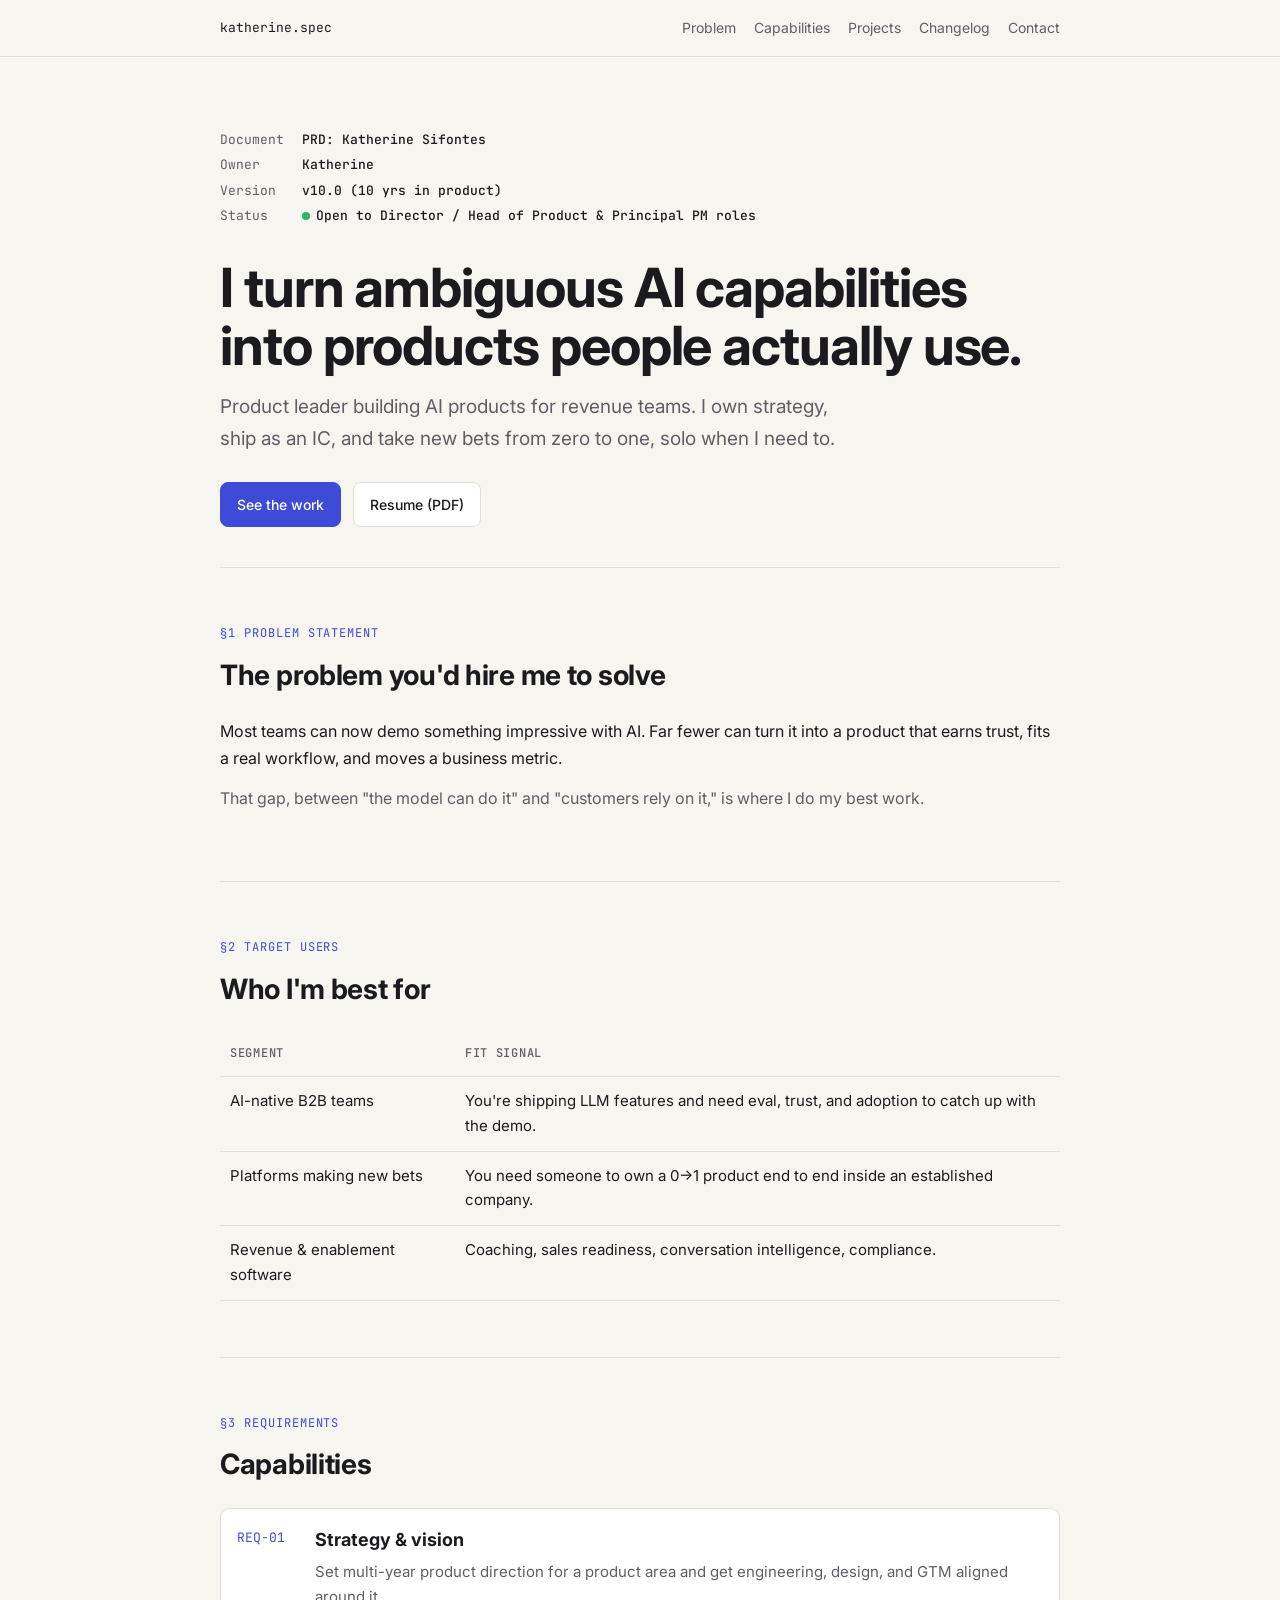
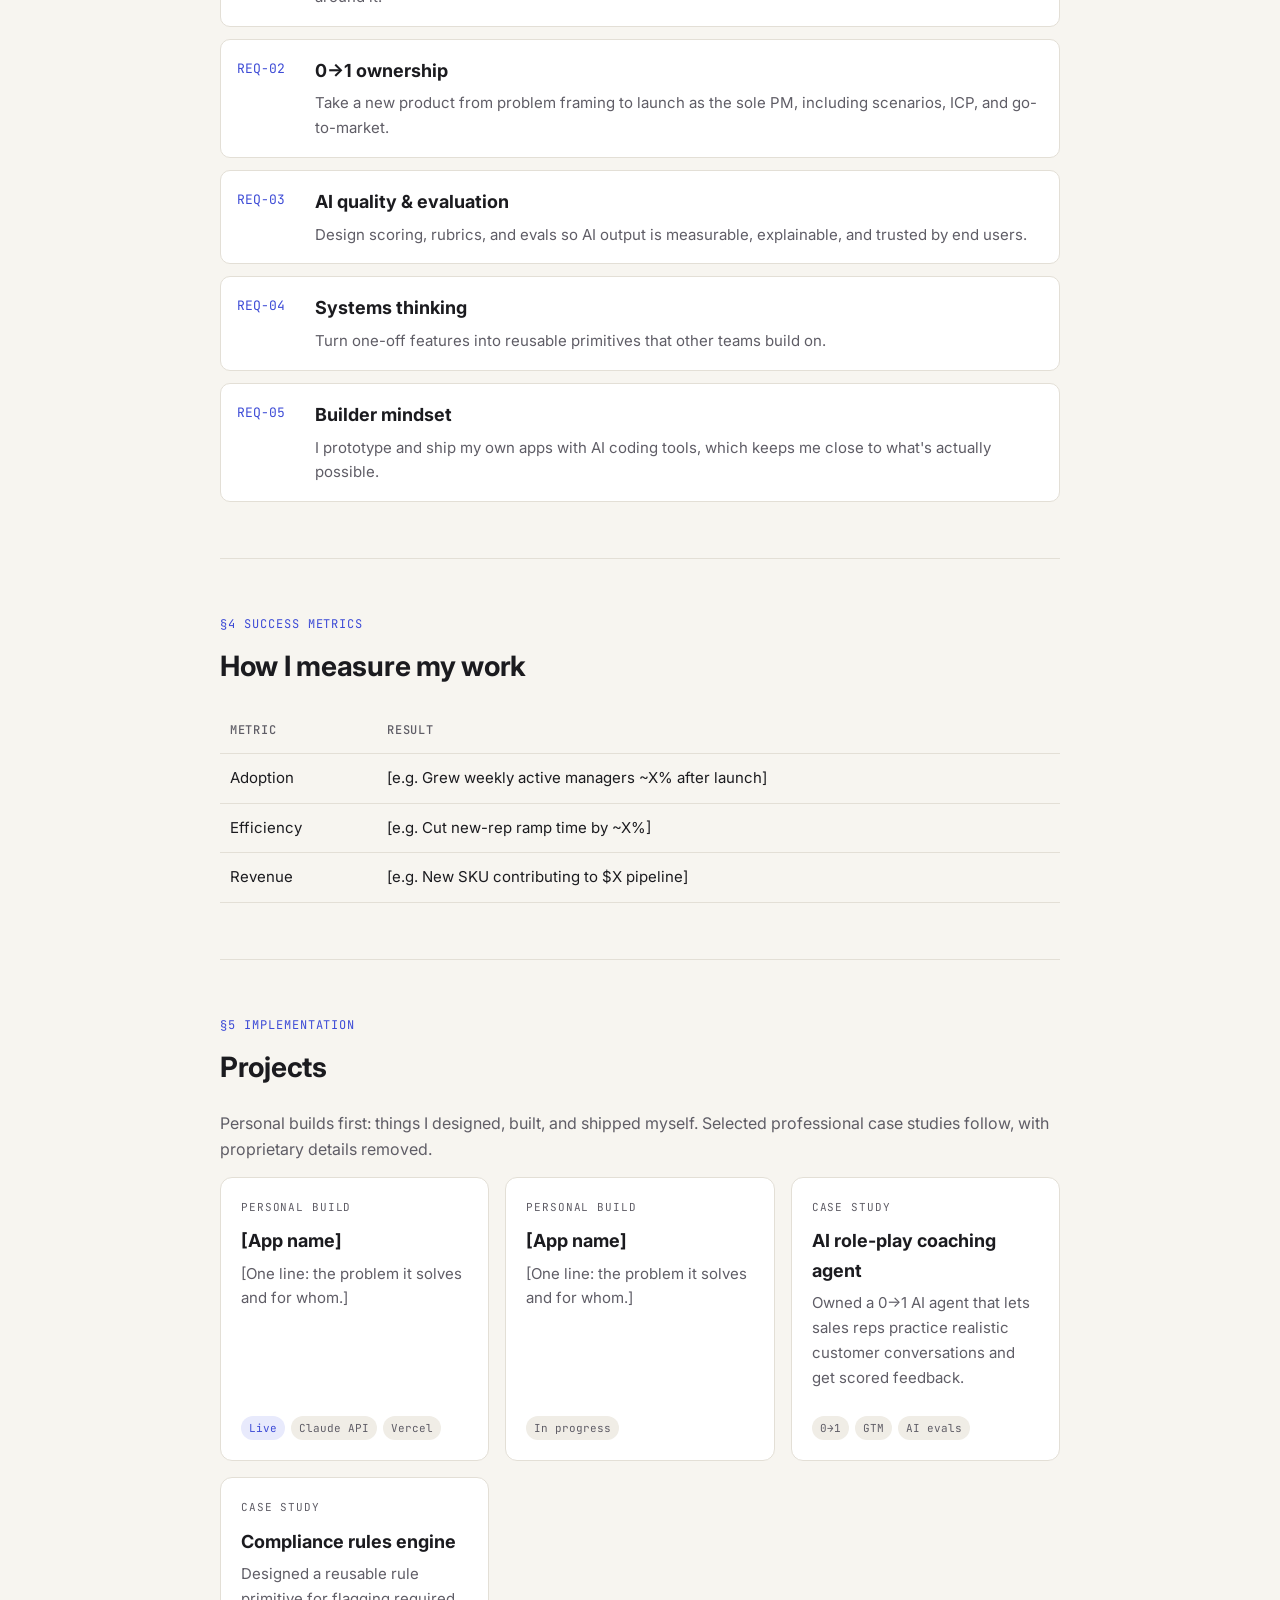
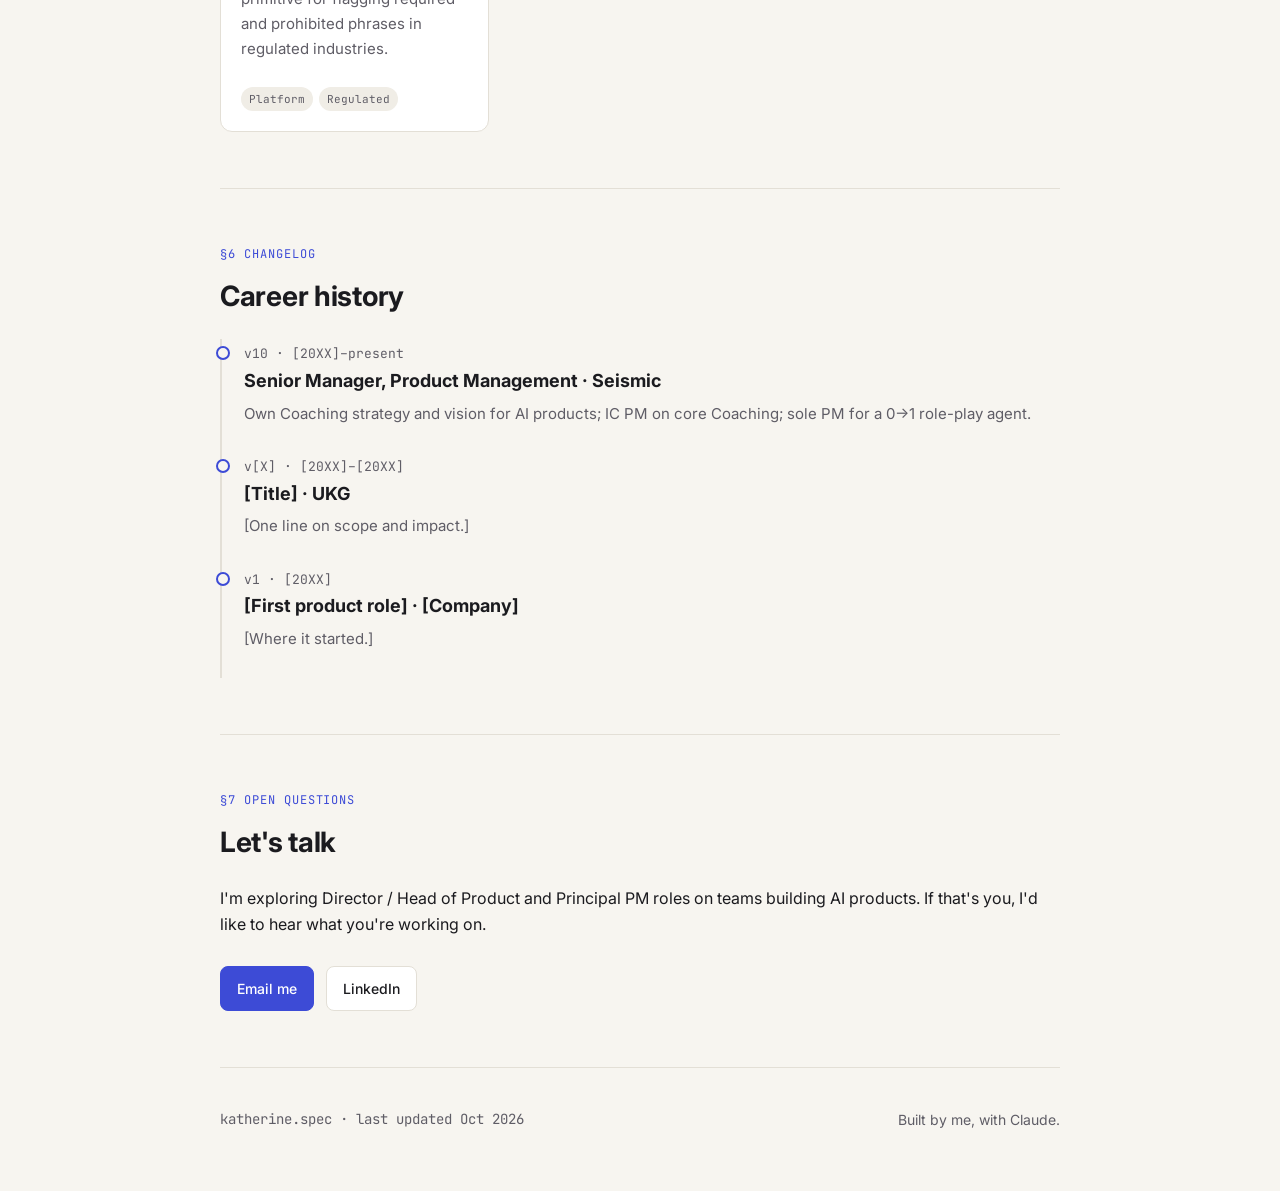
==== index.html @ ffe496c0 "First version" ====
<!doctype html>
<html lang="en">
<head>
<meta charset="utf-8">
<meta name="viewport" content="width=device-width,initial-scale=1">
<title>Katherine Sifontes — Product Spec</title>
<meta name="description" content="Katherine Sifontes, AI product leader. A product spec for the problems I solve best.">
<meta property="og:title" content="Katherine Sifontes — Product Spec">
<meta property="og:description" content="AI product leader. 10 years taking ambiguous AI bets from 0 to 1.">
<link rel="preconnect" href="https://fonts.googleapis.com">
<link rel="stylesheet" href="https://fonts.googleapis.com/css2?family=Inter:wght@400;500;600;700&family=JetBrains+Mono:wght@400;500&display=swap">
<link rel="stylesheet" href="styles.css">
</head>
<body>

<header class="top">
  <div class="wrap">
    <a class="brand" href="/">katherine.spec</a>
    <nav>
      <a href="#problem">Problem</a>
      <a href="#capabilities">Capabilities</a>
      <a href="#projects">Projects</a>
      <a href="#changelog">Changelog</a>
      <a href="#contact">Contact</a>
    </nav>
  </div>
</header>

<main class="wrap">

  <div class="doc-head">
    <div class="meta">
      <span>Document</span><b>PRD: Katherine Sifontes</b>
      <span>Owner</span><b>Katherine</b>
      <span>Version</span><b>v10.0 (10 yrs in product)</b>
      <span>Status</span><b class="status">Open to Director / Head of Product &amp; Principal PM roles</b>
    </div>
    <h1>I turn ambiguous AI capabilities into products people actually use.</h1>
    <p class="lede">Product leader building AI products for revenue teams. I own strategy, ship as an IC, and take new bets from zero to one, solo when I need to.</p>
    <div class="cta">
      <a class="btn primary" href="#projects">See the work</a>
      <a class="btn" href="assets/resume.pdf">Resume (PDF)</a>
    </div>
  </div>

  <section id="problem">
    <p class="sec-label">§1 Problem statement</p>
    <h2>The problem you'd hire me to solve</h2>
    <p>Most teams can now demo something impressive with AI. Far fewer can turn it into a product that earns trust, fits a real workflow, and moves a business metric.</p>
    <p class="muted">That gap, between "the model can do it" and "customers rely on it," is where I do my best work.</p>
  </section>

  <section id="users">
    <p class="sec-label">§2 Target users</p>
    <h2>Who I'm best for</h2>
    <table class="tbl">
      <thead><tr><th>Segment</th><th>Fit signal</th></tr></thead>
      <tbody>
        <tr><td>AI-native B2B teams</td><td>You're shipping LLM features and need eval, trust, and adoption to catch up with the demo.</td></tr>
        <tr><td>Platforms making new bets</td><td>You need someone to own a 0→1 product end to end inside an established company.</td></tr>
        <tr><td>Revenue &amp; enablement software</td><td>Coaching, sales readiness, conversation intelligence, compliance.</td></tr>
      </tbody>
    </table>
  </section>

  <section id="capabilities">
    <p class="sec-label">§3 Requirements</p>
    <h2>Capabilities</h2>
    <ul class="reqs">
      <li><span class="id">REQ-01</span><div><h3>Strategy &amp; vision</h3><p>Set multi-year product direction for a product area and get engineering, design, and GTM aligned around it.</p></div></li>
      <li><span class="id">REQ-02</span><div><h3>0→1 ownership</h3><p>Take a new product from problem framing to launch as the sole PM, including scenarios, ICP, and go-to-market.</p></div></li>
      <li><span class="id">REQ-03</span><div><h3>AI quality &amp; evaluation</h3><p>Design scoring, rubrics, and evals so AI output is measurable, explainable, and trusted by end users.</p></div></li>
      <li><span class="id">REQ-04</span><div><h3>Systems thinking</h3><p>Turn one-off features into reusable primitives that other teams build on.</p></div></li>
      <li><span class="id">REQ-05</span><div><h3>Builder mindset</h3><p>I prototype and ship my own apps with AI coding tools, which keeps me close to what's actually possible.</p></div></li>
    </ul>
  </section>

  <section id="metrics">
    <p class="sec-label">§4 Success metrics</p>
    <h2>How I measure my work</h2>
    <!-- TODO: replace with your real outcomes. Use relative or public figures only. -->
    <table class="tbl">
      <thead><tr><th>Metric</th><th>Result</th></tr></thead>
      <tbody>
        <tr><td>Adoption</td><td>[e.g. Grew weekly active managers ~X% after launch]</td></tr>
        <tr><td>Efficiency</td><td>[e.g. Cut new-rep ramp time by ~X%]</td></tr>
        <tr><td>Revenue</td><td>[e.g. New SKU contributing to $X pipeline]</td></tr>
      </tbody>
    </table>
  </section>

  <section id="projects">
    <p class="sec-label">§5 Implementation</p>
    <h2>Projects</h2>
    <p class="muted">Personal builds first: things I designed, built, and shipped myself. Selected professional case studies follow, with proprietary details removed.</p>
    <div class="cards">
      <!-- Duplicate a card per project. For a live app, link to its subdomain. -->
      <a class="card" href="projects/example-app.html">
        <span class="kind">Personal build</span>
        <h3>[App name]</h3>
        <p>[One line: the problem it solves and for whom.]</p>
        <div class="tags"><span class="tag live">Live</span><span class="tag">Claude API</span><span class="tag">Vercel</span></div>
      </a>
      <a class="card" href="projects/example-app.html">
        <span class="kind">Personal build</span>
        <h3>[App name]</h3>
        <p>[One line: the problem it solves and for whom.]</p>
        <div class="tags"><span class="tag">In progress</span></div>
      </a>
      <a class="card" href="projects/example-app.html">
        <span class="kind">Case study</span>
        <h3>AI role-play coaching agent</h3>
        <p>Owned a 0→1 AI agent that lets sales reps practice realistic customer conversations and get scored feedback.</p>
        <div class="tags"><span class="tag">0→1</span><span class="tag">GTM</span><span class="tag">AI evals</span></div>
      </a>
      <a class="card" href="projects/example-app.html">
        <span class="kind">Case study</span>
        <h3>Compliance rules engine</h3>
        <p>Designed a reusable rule primitive for flagging required and prohibited phrases in regulated industries.</p>
        <div class="tags"><span class="tag">Platform</span><span class="tag">Regulated</span></div>
      </a>
    </div>
  </section>

  <section id="changelog">
    <p class="sec-label">§6 Changelog</p>
    <h2>Career history</h2>
    <!-- TODO: fill in years and titles -->
    <ul class="log">
      <li><span class="ver">v10 · [20XX]–present</span><h3>Senior Manager, Product Management · Seismic</h3><p>Own Coaching strategy and vision for AI products; IC PM on core Coaching; sole PM for a 0→1 role-play agent.</p></li>
      <li><span class="ver">v[X] · [20XX]–[20XX]</span><h3>[Title] · UKG</h3><p>[One line on scope and impact.]</p></li>
      <li><span class="ver">v1 · [20XX]</span><h3>[First product role] · [Company]</h3><p>[Where it started.]</p></li>
    </ul>
  </section>

  <section id="contact">
    <p class="sec-label">§7 Open questions</p>
    <h2>Let's talk</h2>
    <p>I'm exploring Director / Head of Product and Principal PM roles on teams building AI products. If that's you, I'd like to hear what you're working on.</p>
    <div class="cta">
      <a class="btn primary" href="mailto:[you@yourdomain.com]">Email me</a>
      <a class="btn" href="https://www.linkedin.com/in/[your-handle]">LinkedIn</a>
    </div>
  </section>

</main>

<footer>
  <div class="wrap"><span class="mono">katherine.spec · last updated Oct 2026</span><span>Built by me, with Claude.</span></div>
</footer>
</body>
</html>
---- styles.css ----
:root{
  --bg:#f7f5f0; --surface:#ffffff; --ink:#1b1b1f; --muted:#5f5d66; --line:#e3dfd6;
  --accent:#3d4bd6; --accent-soft:#e8eafc; --tag:#f0ede6;
  --mono:"JetBrains Mono",ui-monospace,SFMono-Regular,Menlo,monospace;
  --sans:"Inter",system-ui,-apple-system,Segoe UI,Roboto,sans-serif;
}
@media (prefers-color-scheme:dark){
  :root{--bg:#121216;--surface:#1a1a20;--ink:#ecebf0;--muted:#a3a1ad;--line:#2c2c35;--accent:#8c95ff;--accent-soft:#23264a;--tag:#24242c}
}
*{box-sizing:border-box}
html{scroll-behavior:smooth}
body{margin:0;background:var(--bg);color:var(--ink);font:16px/1.65 var(--sans);-webkit-font-smoothing:antialiased}
a{color:var(--accent);text-decoration:none}
a:hover{text-decoration:underline}
.wrap{max-width:880px;margin:0 auto;padding:0 20px}
.mono{font-family:var(--mono)}

/* top bar */
.top{position:sticky;top:0;z-index:10;background:color-mix(in srgb,var(--bg) 88%,transparent);backdrop-filter:blur(8px);border-bottom:1px solid var(--line)}
.top .wrap{display:flex;align-items:center;justify-content:space-between;height:56px;gap:16px}
.top .brand{font-family:var(--mono);font-size:13px;color:var(--ink)}
.top nav{display:flex;gap:18px;font-size:14px;overflow-x:auto}
.top nav a{color:var(--muted);white-space:nowrap}
.top nav a:hover{color:var(--ink);text-decoration:none}

/* doc header */
.doc-head{padding:72px 0 40px;border-bottom:1px solid var(--line)}
.meta{display:grid;grid-template-columns:max-content 1fr;gap:4px 18px;font-family:var(--mono);font-size:13px;color:var(--muted);margin-bottom:32px}
.meta b{font-weight:500;color:var(--ink)}
.status{display:inline-flex;align-items:center;gap:6px}
.status::before{content:"";width:8px;height:8px;border-radius:50%;background:#2fb36b}
h1{font-size:clamp(34px,6vw,54px);line-height:1.08;letter-spacing:-.02em;margin:0 0 16px}
.lede{font-size:19px;color:var(--muted);max-width:640px;margin:0}
.cta{display:flex;gap:12px;flex-wrap:wrap;margin-top:28px}
.btn{display:inline-block;padding:10px 16px;border-radius:8px;font-size:14px;font-weight:500;border:1px solid var(--line);color:var(--ink);background:var(--surface)}
.btn.primary{background:var(--accent);border-color:var(--accent);color:#fff}
.btn:hover{text-decoration:none;filter:brightness(1.05)}

/* sections */
section{padding:56px 0;border-bottom:1px solid var(--line)}
.sec-label{font-family:var(--mono);font-size:12px;letter-spacing:.08em;text-transform:uppercase;color:var(--accent);margin:0 0 8px}
h2{font-size:28px;letter-spacing:-.01em;margin:0 0 20px}
h3{font-size:18px;margin:0 0 6px}
p{margin:0 0 14px}
.muted{color:var(--muted)}

/* requirement rows */
.reqs{list-style:none;margin:0;padding:0;display:grid;gap:12px}
.reqs li{display:grid;grid-template-columns:64px 1fr;gap:14px;padding:16px;border:1px solid var(--line);border-radius:10px;background:var(--surface)}
.reqs .id{font-family:var(--mono);font-size:13px;color:var(--accent);padding-top:2px}
.reqs p{margin:0;color:var(--muted);font-size:15px}

/* table */
.tbl{width:100%;border-collapse:collapse;font-size:15px}
.tbl th,.tbl td{text-align:left;padding:12px 10px;border-bottom:1px solid var(--line);vertical-align:top}
.tbl th{font-family:var(--mono);font-size:12px;font-weight:500;color:var(--muted);text-transform:uppercase;letter-spacing:.06em}

/* cards */
.cards{display:grid;grid-template-columns:repeat(auto-fill,minmax(250px,1fr));gap:16px}
.card{display:flex;flex-direction:column;padding:20px;border:1px solid var(--line);border-radius:12px;background:var(--surface);color:var(--ink);transition:transform .15s,border-color .15s}
.card:hover{transform:translateY(-2px);border-color:var(--accent);text-decoration:none}
.card .kind{font-family:var(--mono);font-size:11px;text-transform:uppercase;letter-spacing:.08em;color:var(--muted);margin-bottom:10px}
.card p{color:var(--muted);font-size:15px;flex:1}
.tags{display:flex;flex-wrap:wrap;gap:6px;margin-top:12px}
.tag{font-family:var(--mono);font-size:11px;padding:3px 8px;border-radius:999px;background:var(--tag);color:var(--muted)}
.tag.live{background:var(--accent-soft);color:var(--accent)}

/* changelog */
.log{list-style:none;margin:0;padding:0;border-left:2px solid var(--line)}
.log li{position:relative;padding:0 0 26px 22px}
.log li::before{content:"";position:absolute;left:-6px;top:7px;width:10px;height:10px;border-radius:50%;background:var(--bg);border:2px solid var(--accent)}
.log .ver{font-family:var(--mono);font-size:13px;color:var(--muted)}
.log p{color:var(--muted);font-size:15px;margin:4px 0 0}

footer{padding:40px 0 60px;font-size:14px;color:var(--muted)}
footer .wrap{display:flex;justify-content:space-between;flex-wrap:wrap;gap:12px}

/* case study page */
.cs-grid{display:grid;grid-template-columns:repeat(auto-fit,minmax(160px,1fr));gap:12px;margin:24px 0 0}
.cs-grid div{padding:14px;border:1px solid var(--line);border-radius:10px;background:var(--surface)}
.cs-grid .k{font-family:var(--mono);font-size:11px;text-transform:uppercase;letter-spacing:.08em;color:var(--muted)}
.callout{padding:16px 18px;border-left:3px solid var(--accent);background:var(--accent-soft);border-radius:0 8px 8px 0;margin:18px 0}

@media (max-width:600px){
  .doc-head{padding:48px 0 32px}
  .reqs li{grid-template-columns:1fr;gap:4px}
  .top nav{gap:14px}
}
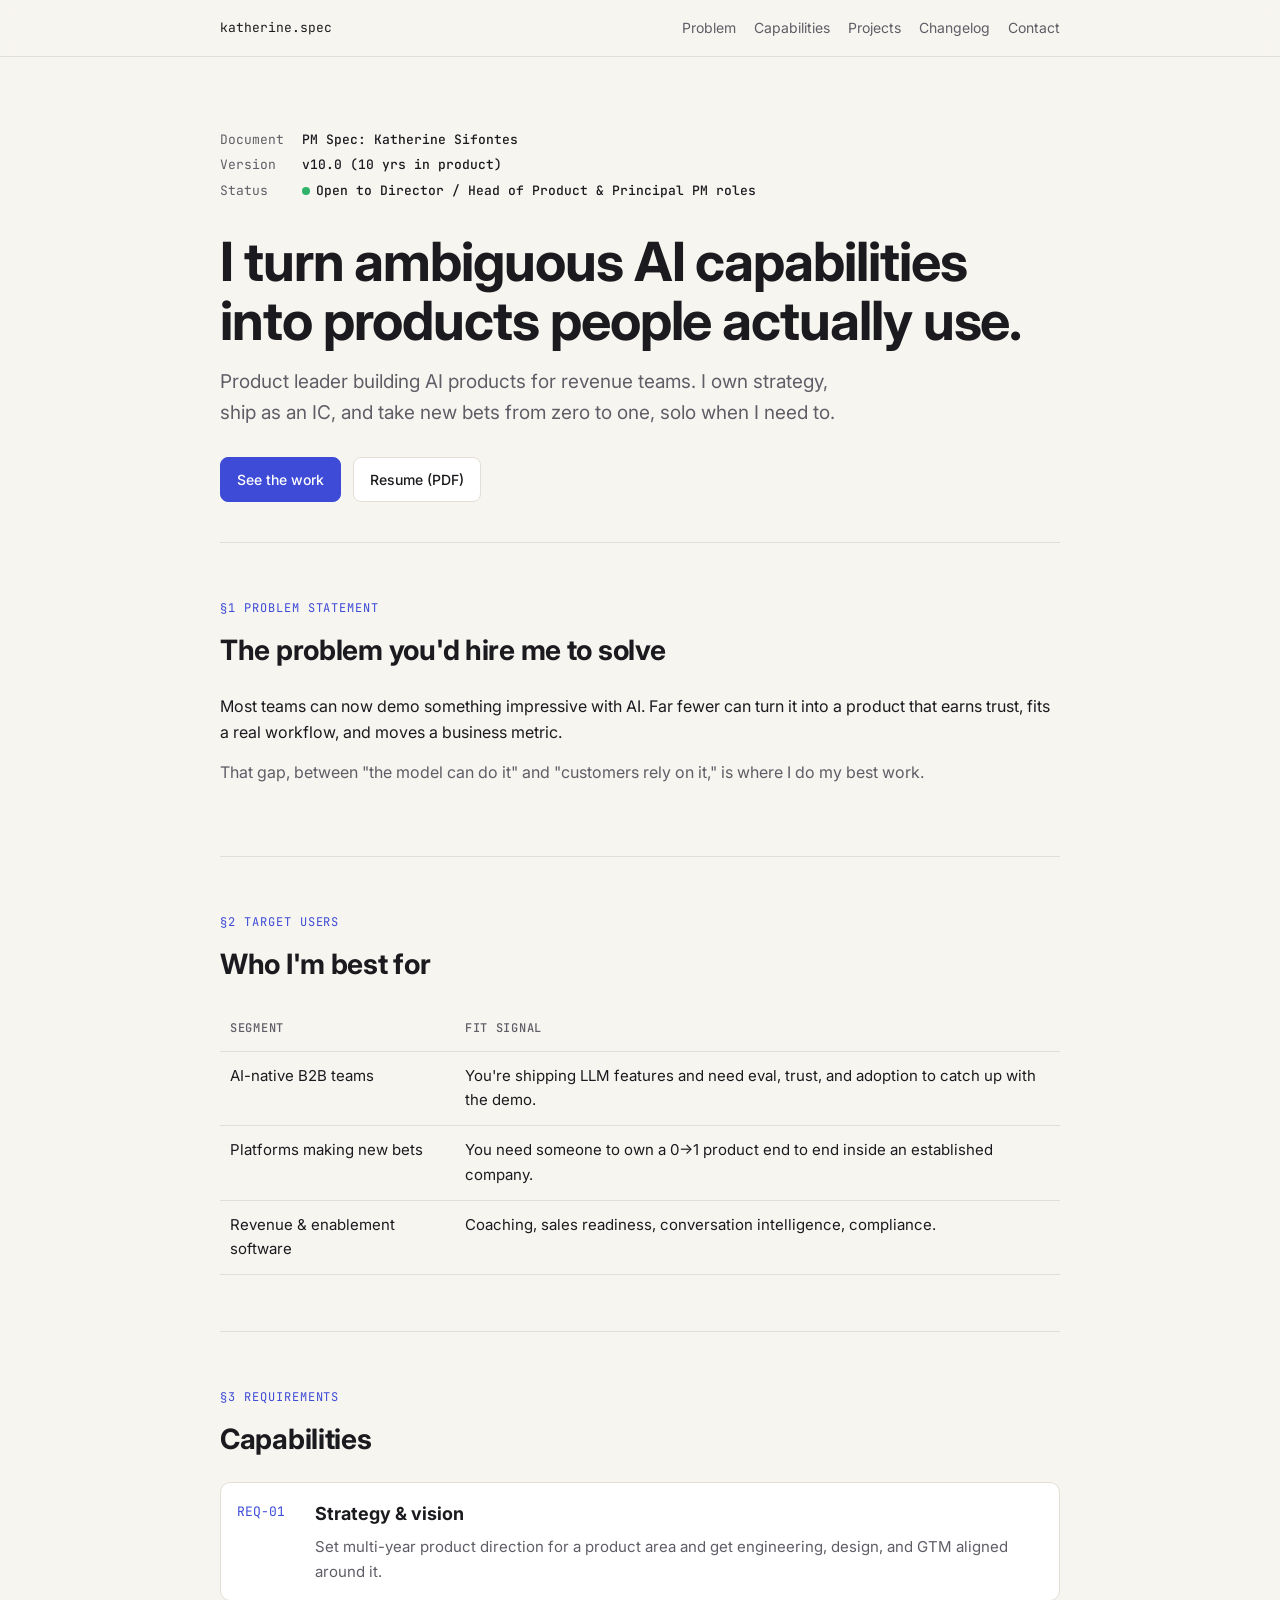
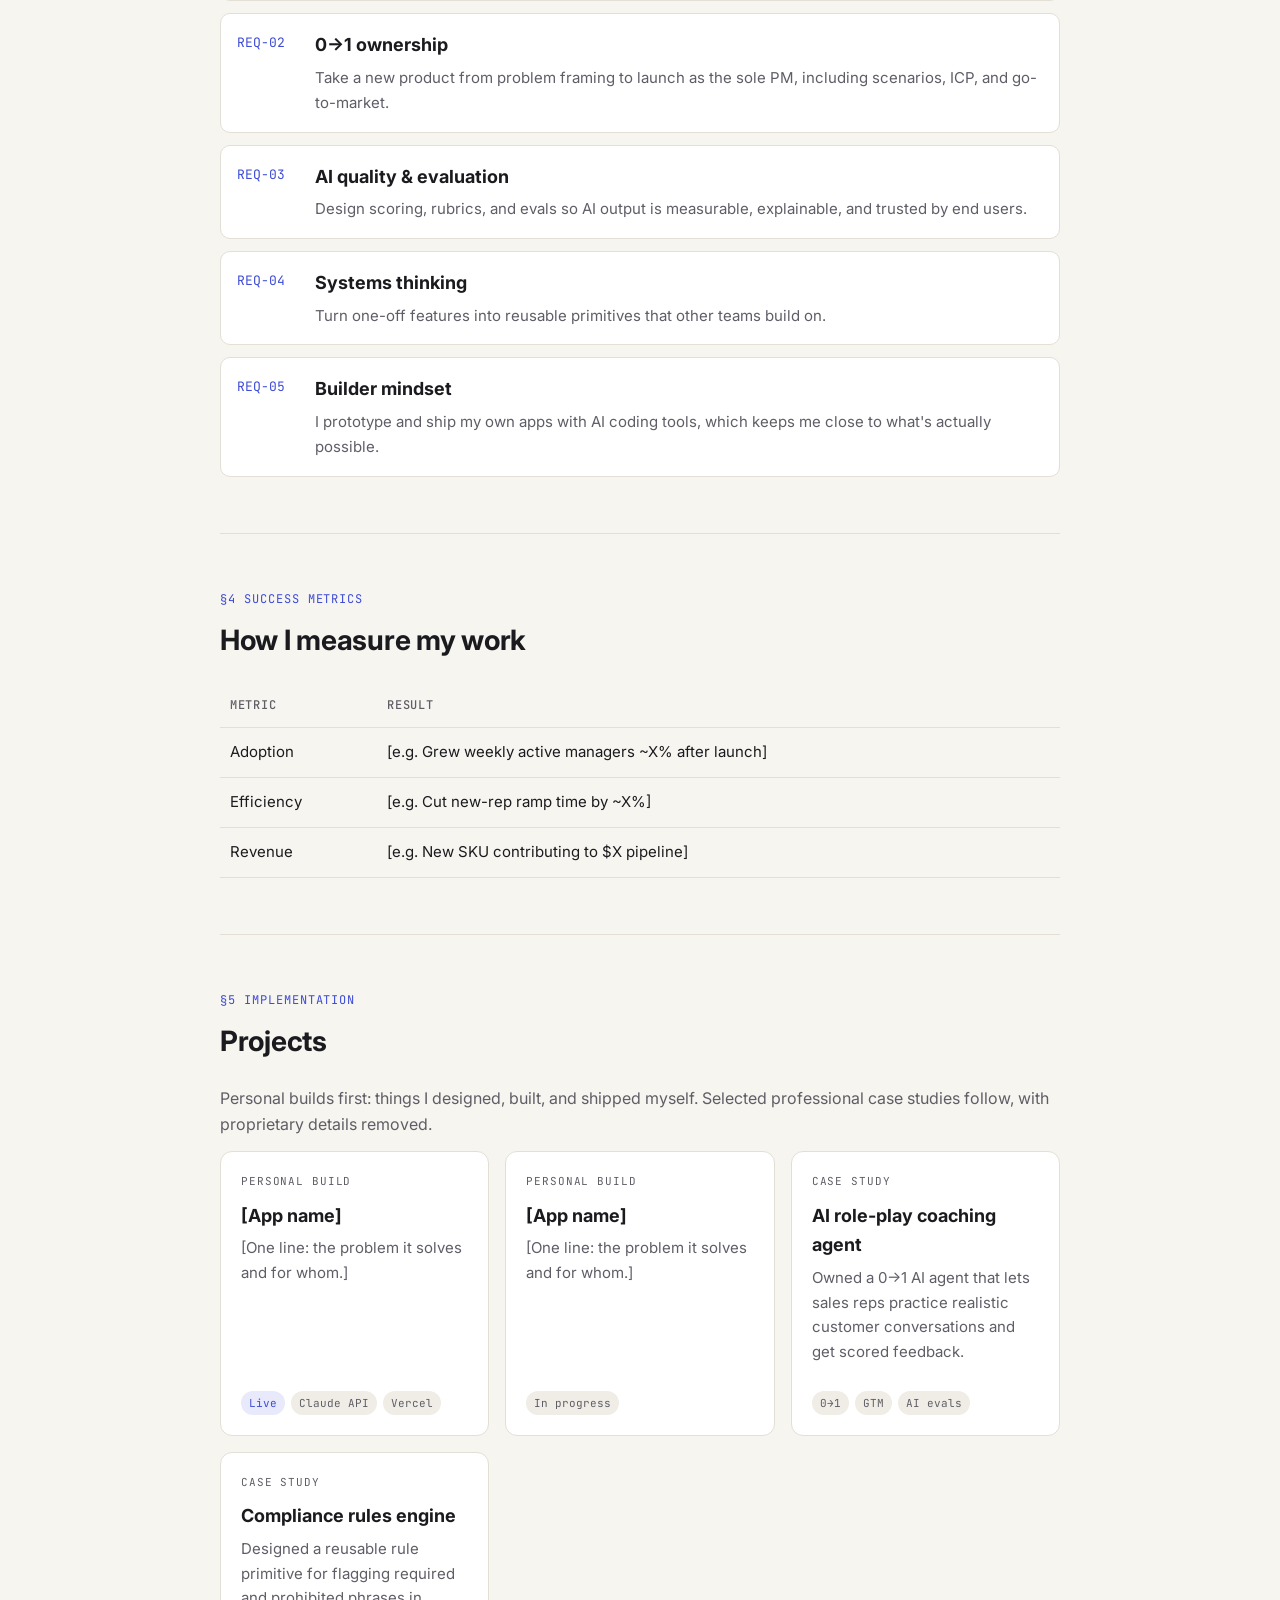
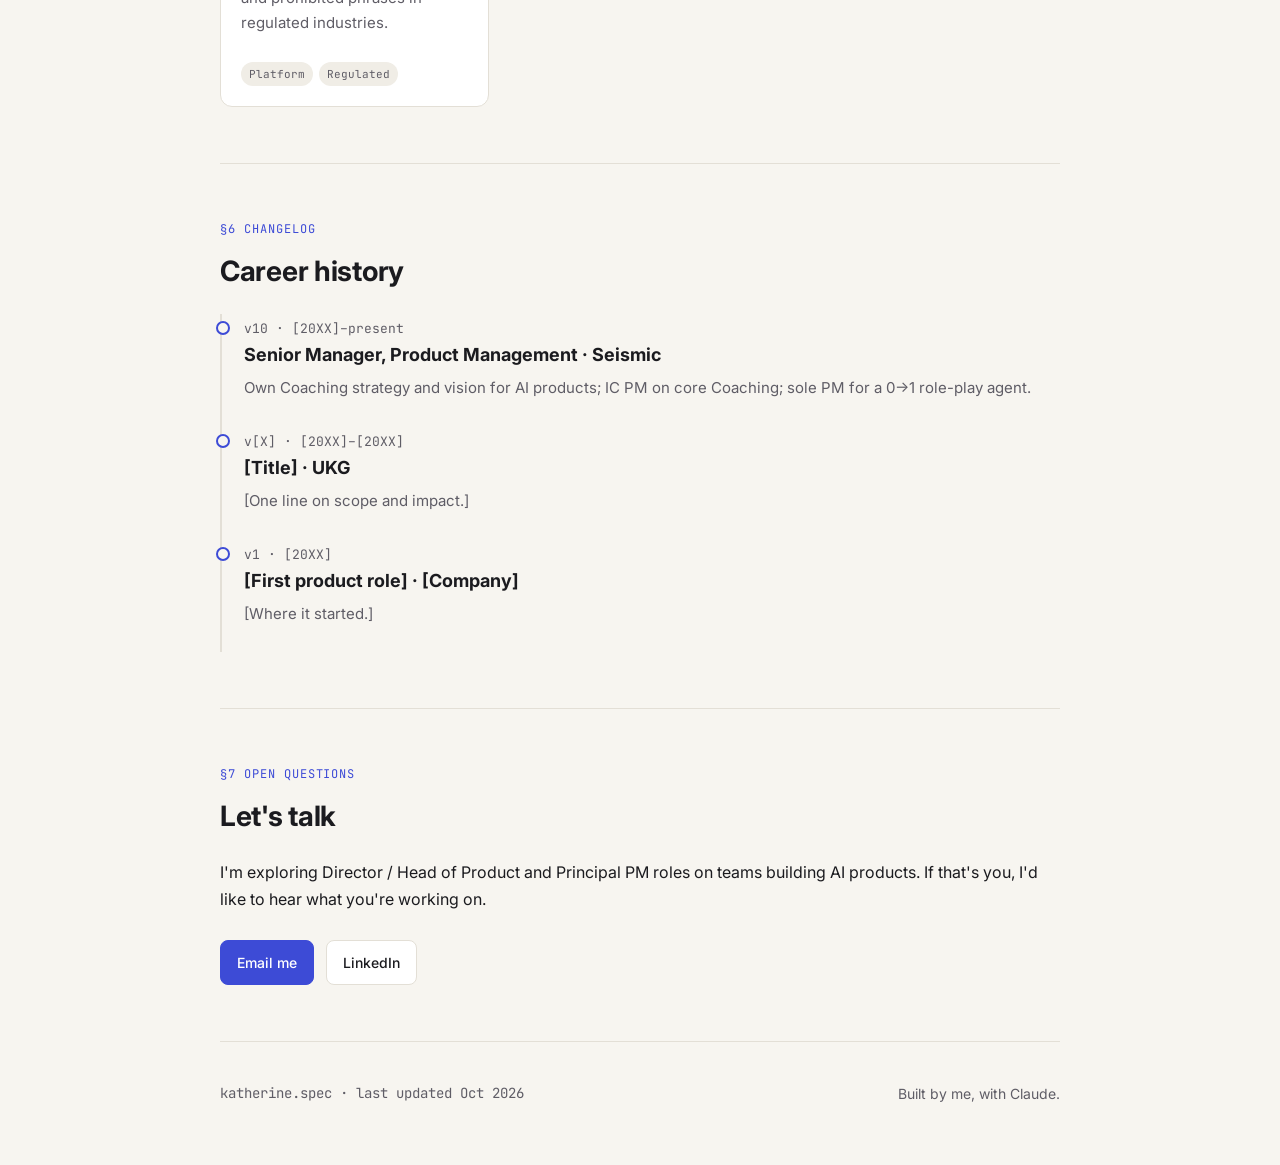
==== commit 7390dc91: "Rename doc header to PM Spec and drop Owner row Co-Authored-By: Claude Opus 5.5 <noreply@anthropic.c" ====
--- a/index.html
+++ b/index.html
@@ -30,8 +30,7 @@
 
   <div class="doc-head">
     <div class="meta">
-      <span>Document</span><b>PRD: Katherine Sifontes</b>
-      <span>Owner</span><b>Katherine</b>
+      <span>Document</span><b>PM Spec: Katherine Sifontes</b>
       <span>Version</span><b>v10.0 (10 yrs in product)</b>
       <span>Status</span><b class="status">Open to Director / Head of Product &amp; Principal PM roles</b>
     </div>
